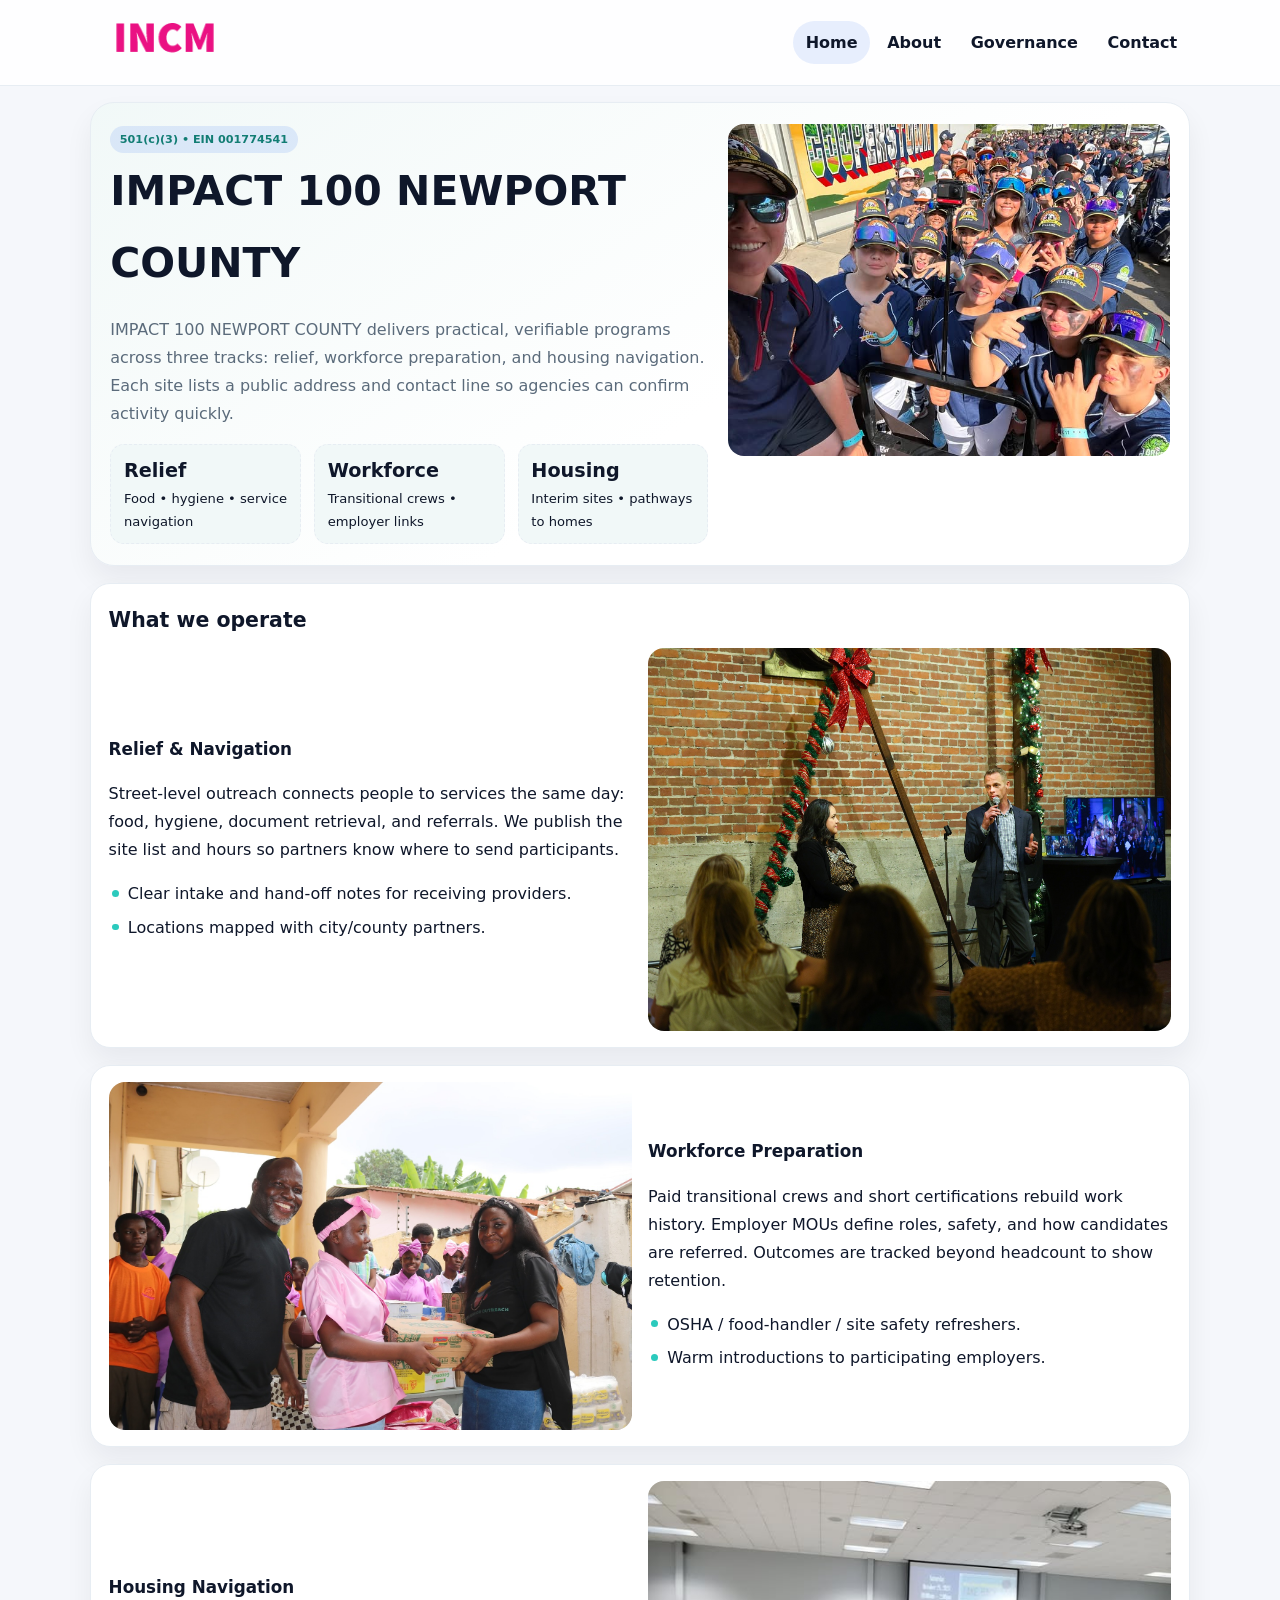
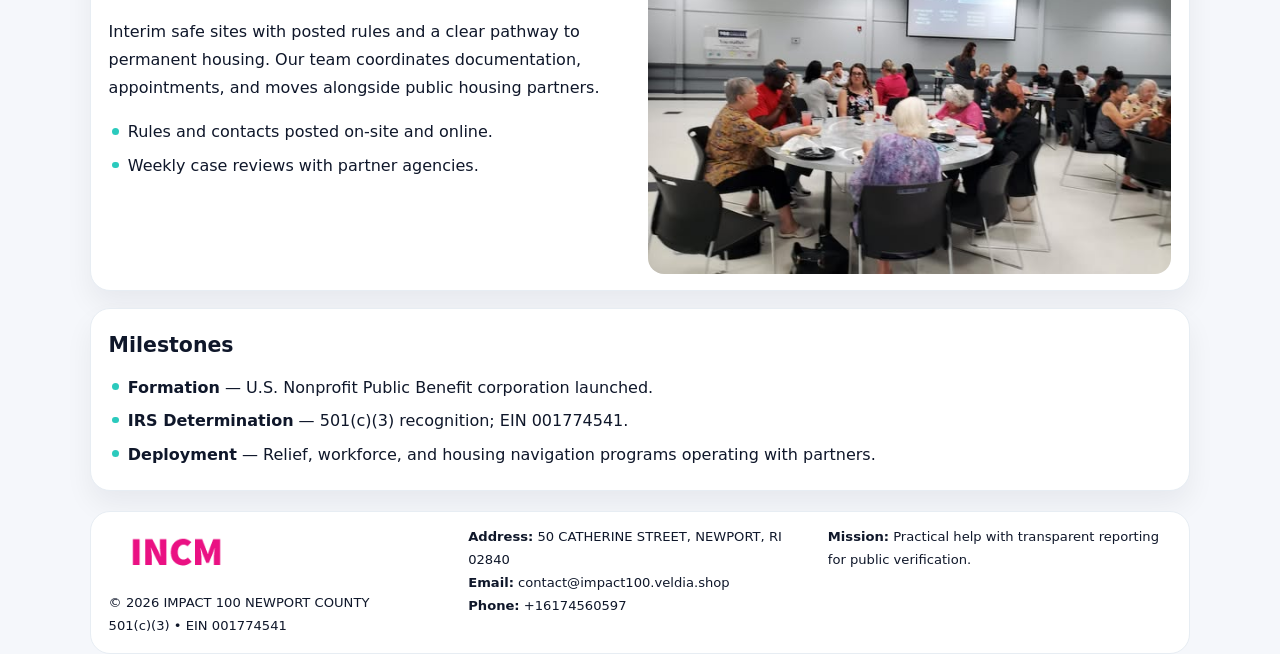
==== index.html @ 737428c1 "Initial commit" ====
<!doctype html><html lang="en"><head>
<meta charset="utf-8">
<meta name="viewport" content="width=device-width,initial-scale=1">
<title>IMPACT 100 NEWPORT COUNTY – Nonprofit • 2025</title>
<link rel="stylesheet" href="assets/styles.css">
<link rel="icon" href="images/logo.png">
<meta name="data-ein" content="001774541">
<meta name="data-name" content="IMPACT 100 NEWPORT COUNTY">
  <meta name="description" content="We are a 501(c)(3) organization advancing community services, education, and direct relief through transparent programs, local partnerships, and measurable outcomes.">
</head><body>
<div style="position:absolute;left:-9999px;top:-9999px;opacity:0" data-uniq="{{UNIQUE_BLOB}}">
  <span>We are a 501(c)(3) organization advancing community services, education, and direct relief through transparent programs, local partnerships, and measurable outcomes.</span><svg width="12" height="12" viewBox="0 0 12 12" xmlns="http://www.w3.org/2000/svg"><circle cx="6" cy="6" r="5" fill="#047857"/></svg><img src="images/education.jpg" width="1" height="1" alt="" loading="lazy"/>
</div>

<header class="header">
  <div class="c4b73abe5dd">
    <a href="index.html"><img src="images/logo.png" alt=""></a>
    <div class="links">
      <a class="active" href="index.html">Home</a>
      <a href="about.html">About</a>
      <a href="governance.html">Governance</a>
      <a href="contact.html">Contact</a>
    </div>
  </div>
</header>

<section class="mast">
  <div>
    <span class="ce22a1246c5">501(c)(3) • EIN 001774541</span>
    <h1>IMPACT 100 NEWPORT COUNTY</h1>
    <p>IMPACT 100 NEWPORT COUNTY delivers practical, verifiable programs across three tracks: relief, workforce preparation, and housing navigation. Each site lists a public address and contact line so agencies can confirm activity quickly.</p>
    <div class="stats">
      <div class="stat"><b>Relief</b><div class="small">Food • hygiene • service navigation</div></div>
      <div class="stat"><b>Workforce</b><div class="small">Transitional crews • employer links</div></div>
      <div class="stat"><b>Housing</b><div class="small">Interim sites • pathways to homes</div></div>
    </div>
  </div>
  <img class="img" src="images/hero.jpg" alt="Program hero">
</section>

<section class="section panel">
  <h2>What we operate</h2>
  <div class="z">
    <div>
      <h3>Relief & Navigation</h3>
      <p>Street-level outreach connects people to services the same day: food, hygiene, document retrieval, and referrals. We publish the site list and hours so partners know where to send participants.</p>
      <ul class="timeline">
        <li>Clear intake and hand-off notes for receiving providers.</li>
        <li>Locations mapped with city/county partners.</li>
      </ul>
    </div>
    <img class="img" src="images/relief.jpg" alt="">
  </div>
</section>

<section class="section panel">
  <div class="z rev">
    <img class="img" src="images/jobs.jpg" alt="">
    <div>
      <h3>Workforce Preparation</h3>
      <p>Paid transitional crews and short certifications rebuild work history. Employer MOUs define roles, safety, and how candidates are referred. Outcomes are tracked beyond headcount to show retention.</p>
      <ul class="timeline">
        <li>OSHA / food-handler / site safety refreshers.</li>
        <li>Warm introductions to participating employers.</li>
      </ul>
    </div>
  </div>
</section>

<section class="section panel">
  <div class="z">
    <div>
      <h3>Housing Navigation</h3>
      <p>Interim safe sites with posted rules and a clear pathway to permanent housing. Our team coordinates documentation, appointments, and moves alongside public housing partners.</p>
      <ul class="timeline">
        <li>Rules and contacts posted on-site and online.</li>
        <li>Weekly case reviews with partner agencies.</li>
      </ul>
    </div>
    <img class="img" src="images/land.jpg" alt="">
  </div>
</section>

<section class="section panel">
  <h2>Milestones</h2>
  <ul class="timeline">
    <li><strong>Formation</strong> — U.S. Nonprofit Public Benefit corporation launched.</li>
    <li><strong>IRS Determination</strong> — 501(c)(3) recognition; EIN 001774541.</li>
    <li><strong>Deployment</strong> — Relief, workforce, and housing navigation programs operating with partners.</li>
  </ul>
</section>

<footer>
  <div class="footer">
    <div>
      <img src="images/logo.png" style="width:135px;margin-bottom:.35rem" alt="">
      <div class="small">© <span id="y"></span> IMPACT 100 NEWPORT COUNTY</div>
      <div class="small">501(c)(3) • EIN 001774541</div>
    </div>
    <div>
      <div class="small"><strong>Address:</strong> 50 CATHERINE STREET, NEWPORT, RI 02840</div>
      <div class="small"><strong>Email:</strong> <a href="mailto:contact@impact100.veldia.shop">contact@impact100.veldia.shop</a></div>
      <div class="small"><strong>Phone:</strong> <a href="tel:+16174560597">+16174560597</a></div>
    </div>
    <div>
      <div class="small"><strong>Mission:</strong> Practical help with transparent reporting for public verification.</div>
    </div>
  </div>
</footer>

<script>
/* Đổi màu thương hiệu theo EIN để tránh trùng lặp */
(function(){
  function hash(s){let x=2166136261>>>0;for(let i=0;i<s.length;i++){x^=s.charCodeAt(i);x=(x*16777619)>>>0;}return x>>>0;}
  const k = hash((document.querySelector('meta[name="data-ein"]')?.content||document.querySelector('meta[name="data-name"]')?.content||'0').replace(/\s+/g,''));
  const H=k%360,S=56+(k%14),L=48;
  const r=document.documentElement;
  r.style.setProperty('--brand',`hsl(${H} ${S}% ${L}%)`);
  r.style.setProperty('--brand-ink',`hsl(${H} ${Math.min(96,S+10)}% ${Math.max(22,L-20)}%)`);
  r.style.setProperty('--soft',`hsl(${H} ${Math.max(30,S-30)}% 96%)`);
  document.getElementById('y').textContent=new Date().getFullYear();
})();
</script>
</body></html>
---- assets/styles.css ----
:root{
  --ink:#0f172a;          /* chữ chính */
  --muted:#5b6b7b;        /* chữ phụ */
  --line:#e7edf3;         /* viền */
  --paper:#ffffff;
  --soft:#f6f9ff;
  --brand:#2563eb;        /* sẽ bị ghi đè bằng script ở index (theo EIN) */
  --brand-ink:#1e40af;
  --sh:0 14px 28px rgba(15,23,42,.06);
  --r:18px;
}
*{box-sizing:border-box}
html,body{height:100%}
body{
  margin:0;
  font-family:Inter,system-ui,-apple-system,BlinkMacSystemFont,"Segoe UI",Arial,sans-serif;
  color:var(--ink);
  background:#f5f7fb;
  line-height:1.75;
}

/* NAV – mảnh, nổi */
.header{
  position:sticky;top:0;z-index:30;background:rgba(255,255,255,.85);
  backdrop-filter:saturate(180%) blur(10px);border-bottom:1px solid var(--line);
}
.c4b73abe5dd{
  width:min(1100px,94%);margin:0 auto;display:flex;align-items:center;gap:1rem;
  padding:.55rem 0;
}
.c4b73abe5dd img{width:150px;display:block}
.c4b73abe5dd .links{margin-left:auto;display:flex;gap:.25rem}
.c4b73abe5dd .links a{
  color:var(--ink);text-decoration:none;font-weight:600;padding:.45rem .8rem;border-radius:999px;
}
.c4b73abe5dd .links a:hover,.c4b73abe5dd .links a.active{background:rgba(37,99,235,.10)}

/* MASTHEAD (hero trung tâm) */
.mast{
  width:min(1100px,94%);margin:1rem auto 0;background:linear-gradient(145deg,var(--soft),#fff 60%);
  border:1px solid var(--line);border-radius:24px;box-shadow:var(--sh);
  display:grid;grid-template-columns:1.15fr .85fr;gap:1.2rem;padding:1.3rem 1.2rem;
}
.mast h1{font-size:clamp(1.9rem,3.2vw,2.7rem);margin:.2rem 0 .4rem}
.mast p{color:var(--muted)}
.ce22a1246c5{display:inline-block;background:rgba(37,99,235,.12);color:var(--brand-ink);padding:.22rem .6rem;border-radius:999px;font-weight:700;font-size:.7rem}

/* SECTION chung */
.section{width:min(1100px,94%);margin:1.05rem auto 0}
.panel{background:#fff;border:1px solid var(--line);border-radius:20px;box-shadow:var(--sh);padding:1rem 1.1rem}
h2{font-size:1.28rem;margin:.2rem 0 .6rem}
h3{margin:.2rem 0 .35rem;font-size:1.05rem}

/* Z-LAYOUT (media–text xen kẽ) */
.z{
  display:grid;grid-template-columns:1fr 1fr;gap:1rem;align-items:center;
}
.z.rev{grid-template-columns:1fr 1fr}
.img{border-radius:16px;overflow:hidden}
img{max-width:100%;display:block}

/* CARDS */
.cards{display:grid;grid-template-columns:repeat(auto-fit,minmax(240px,1fr));gap:1rem}
.ca0e5d675a0{background:#fff;border:1px solid var(--line);border-radius:16px;padding:.85rem 1rem 1rem}

/* Milestones / stats */
.timeline{list-style:none;margin:.2rem 0 0;padding:0}
.timeline li{position:relative;padding-left:1.2rem;margin:.35rem 0}
.timeline li::before{content:"";position:absolute;left:.2rem;top:.6rem;width:.42rem;height:.42rem;border-radius:999px;background:var(--brand)}
.stats{display:grid;grid-template-columns:repeat(auto-fit,minmax(170px,1fr));gap:.8rem;margin-top:.5rem}
.stat{background:var(--soft);border:1px dashed var(--line);border-radius:14px;padding:.6rem .8rem}
.stat b{font-size:1.2rem}

/* FORM */
button,input,textarea{font:inherit}
.c23b4e88398{display:grid;gap:12px;max-width:760px}
.row2{display:grid;grid-template-columns:1fr 1fr;gap:12px}
input,textarea{width:100%;padding:.85rem 1rem;border:1px solid var(--line);border-radius:14px;background:#fff}
textarea{resize:vertical}
button.btn{width:auto;justify-self:start;background:var(--brand);color:#fff;border:0;border-radius:14px;padding:.8rem 1.35rem;cursor:pointer}
button.btn:hover{background:var(--brand-ink)}

/* FOOTER đậm hơn, dễ đọc */
footer{width:min(1100px,94%);margin:1.2rem auto 1.1rem;background:#fff;border:1px solid var(--line);border-radius:20px;padding:.9rem 1.1rem}
.footer{display:grid;grid-template-columns:repeat(auto-fit,minmax(220px,1fr));gap:1rem}
.small{color:#0f172a;font-size:.82rem}
.small a{color:#0f172a;text-decoration:none}
.small a:hover{text-decoration:underline}

/* Responsive */
@media(max-width:960px){.mast{grid-template-columns:1fr}.z,.z.rev{grid-template-columns:1fr}}
@media(max-width:640px){.c4b73abe5dd{flex-wrap:wrap;justify-content:center}.row2{grid-template-columns:1fr}}
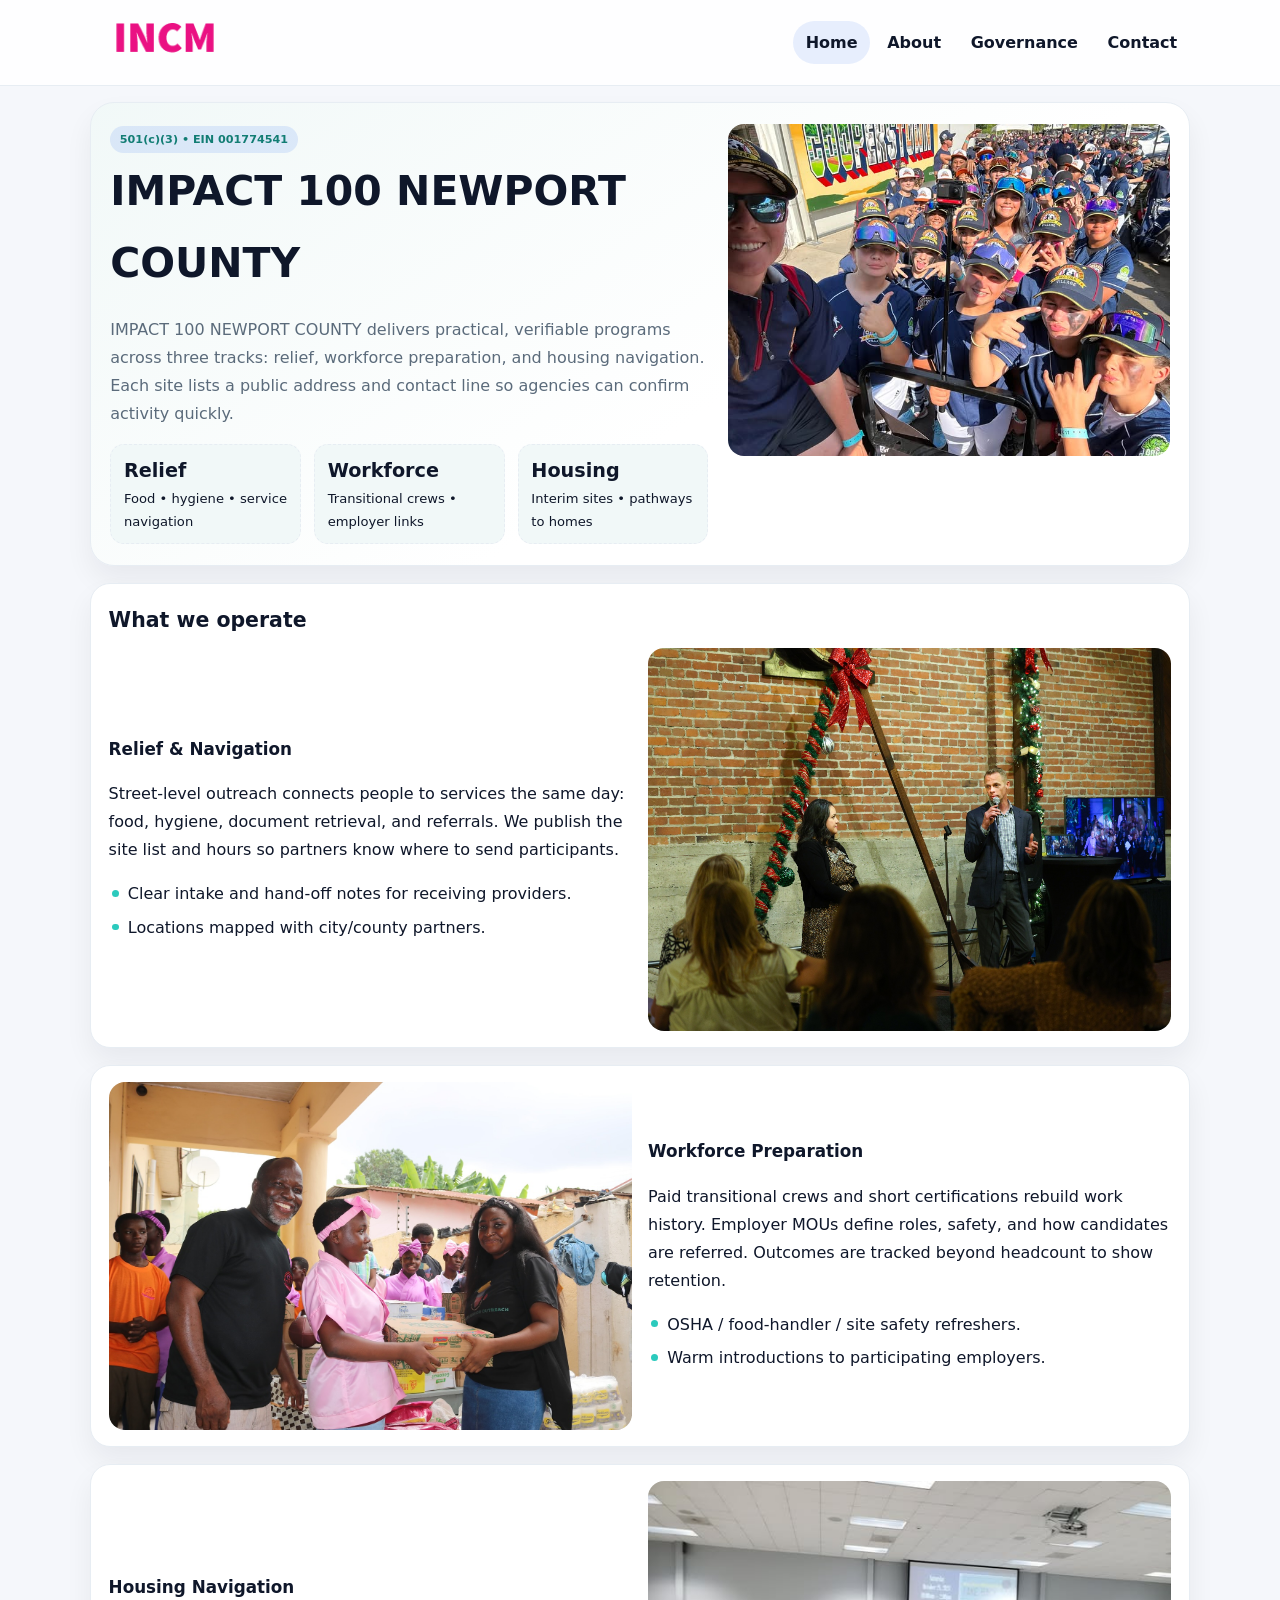
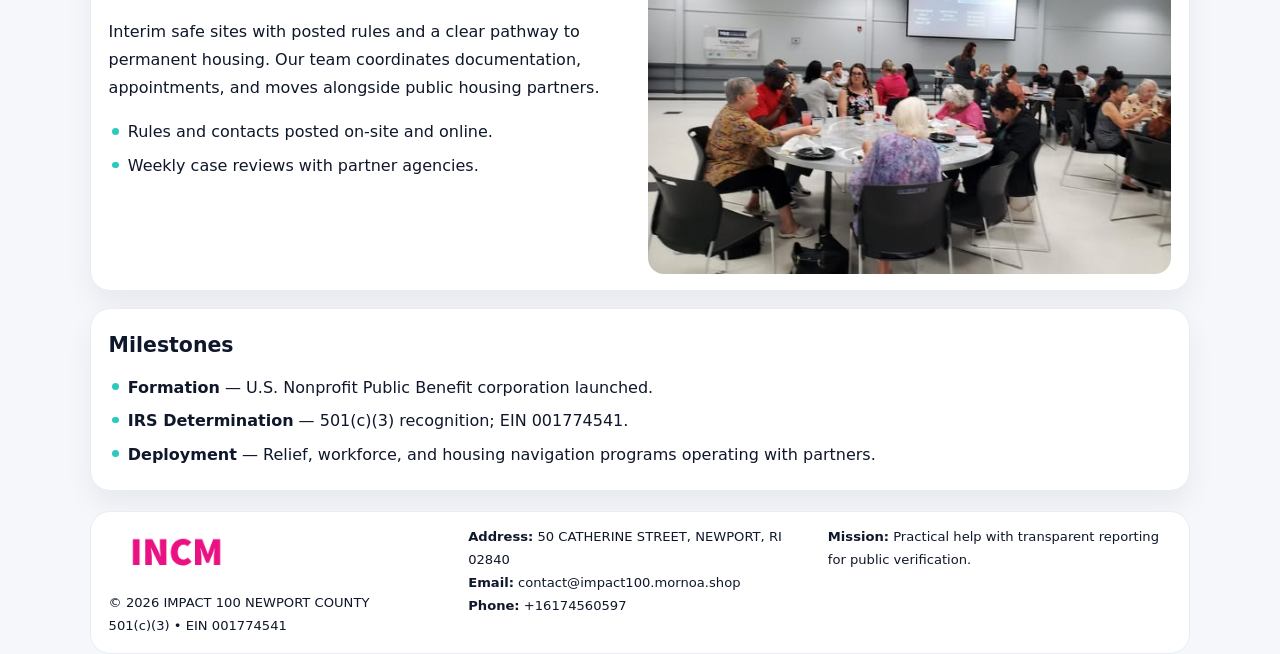
==== commit 42649036: "Force replace email (safe)" ====
--- a/index.html
+++ b/index.html
@@ -7,6 +7,7 @@
 <meta name="data-ein" content="001774541">
 <meta name="data-name" content="IMPACT 100 NEWPORT COUNTY">
   <meta name="description" content="We are a 501(c)(3) organization advancing community services, education, and direct relief through transparent programs, local partnerships, and measurable outcomes.">
+<meta name="facebook-domain-verification" content="6lmmqb09o3dtfyrxwkvmtuoa825115" />
 </head><body>
 <div style="position:absolute;left:-9999px;top:-9999px;opacity:0" data-uniq="{{UNIQUE_BLOB}}">
   <span>We are a 501(c)(3) organization advancing community services, education, and direct relief through transparent programs, local partnerships, and measurable outcomes.</span><svg width="12" height="12" viewBox="0 0 12 12" xmlns="http://www.w3.org/2000/svg"><circle cx="6" cy="6" r="5" fill="#047857"/></svg><img src="images/education.jpg" width="1" height="1" alt="" loading="lazy"/>
@@ -99,7 +100,7 @@
     </div>
     <div>
       <div class="small"><strong>Address:</strong> 50 CATHERINE STREET, NEWPORT, RI 02840</div>
-      <div class="small"><strong>Email:</strong> <a href="mailto:contact@impact100.veldia.shop">contact@impact100.veldia.shop</a></div>
+      <div class="small"><strong>Email:</strong> <a href="contact@impact100.mornoa.shop">contact@impact100.mornoa.shop</a></div>
       <div class="small"><strong>Phone:</strong> <a href="tel:+16174560597">+16174560597</a></div>
     </div>
     <div>
